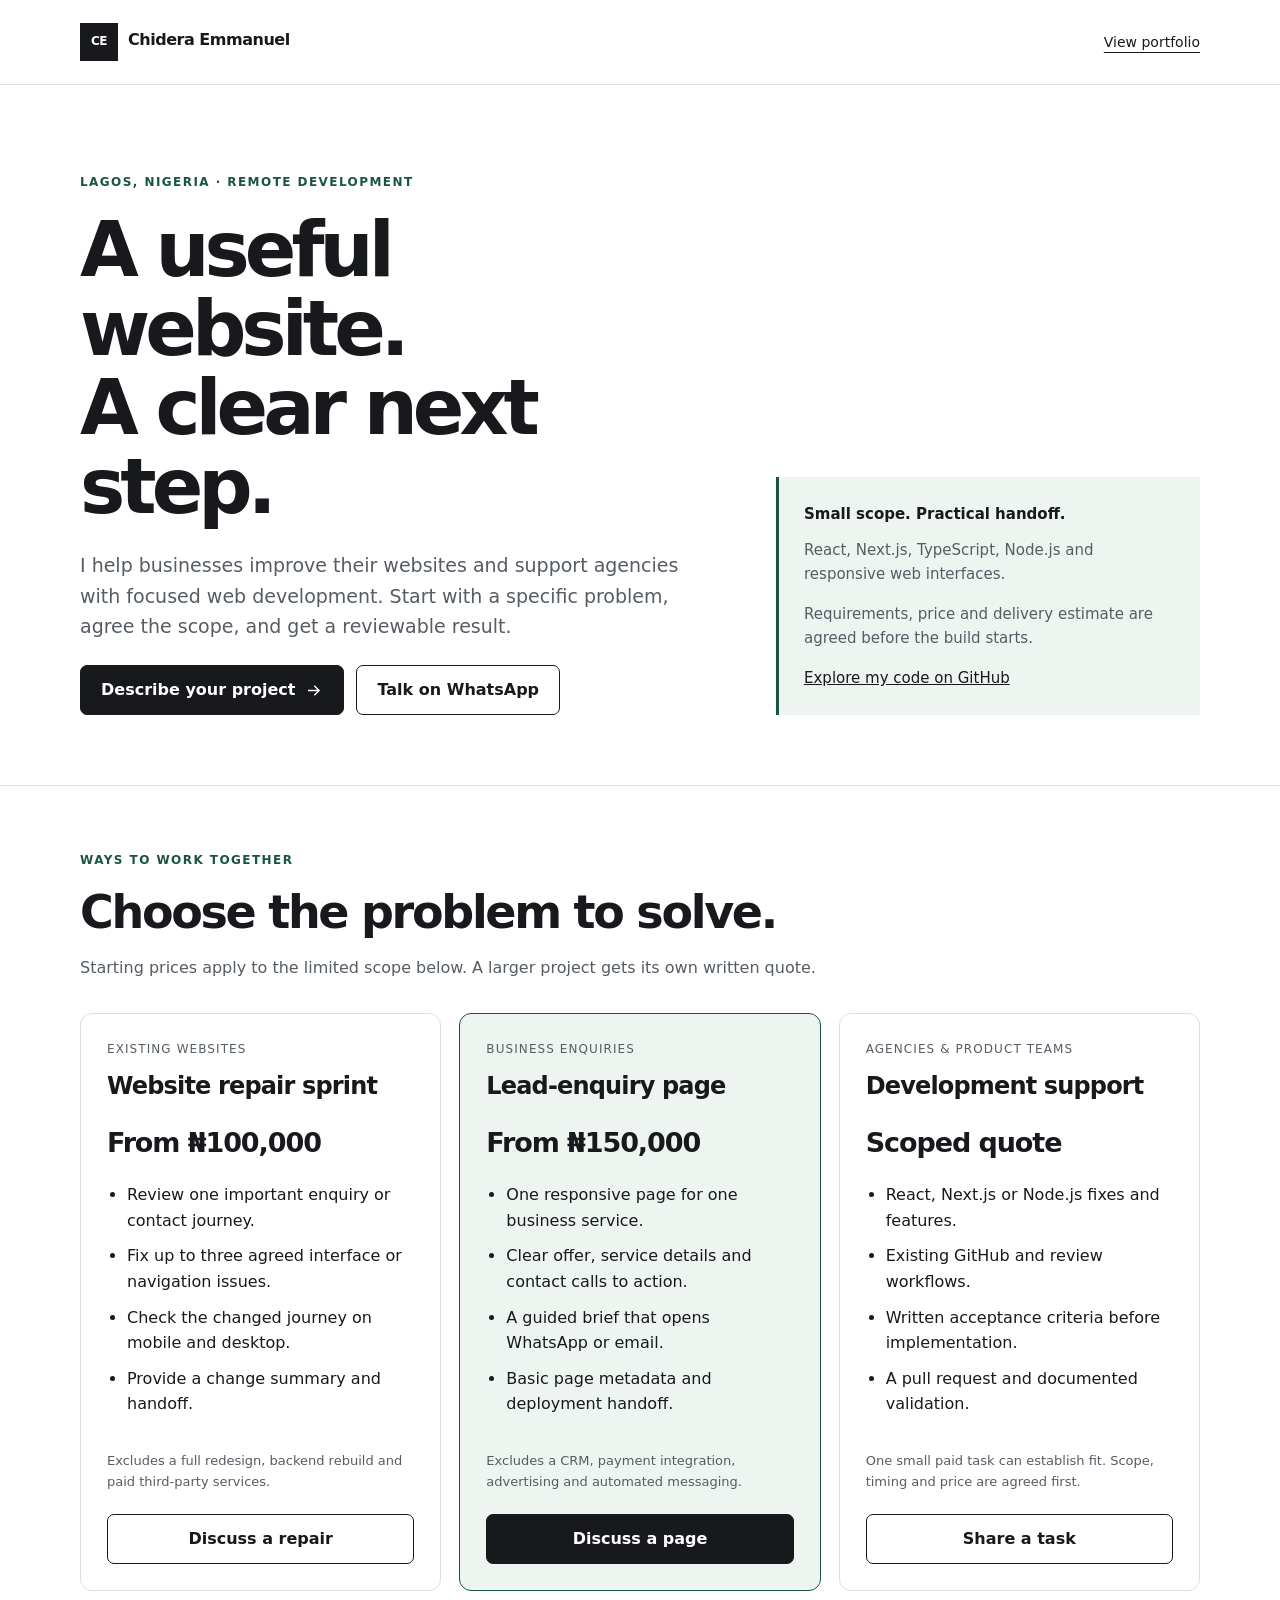
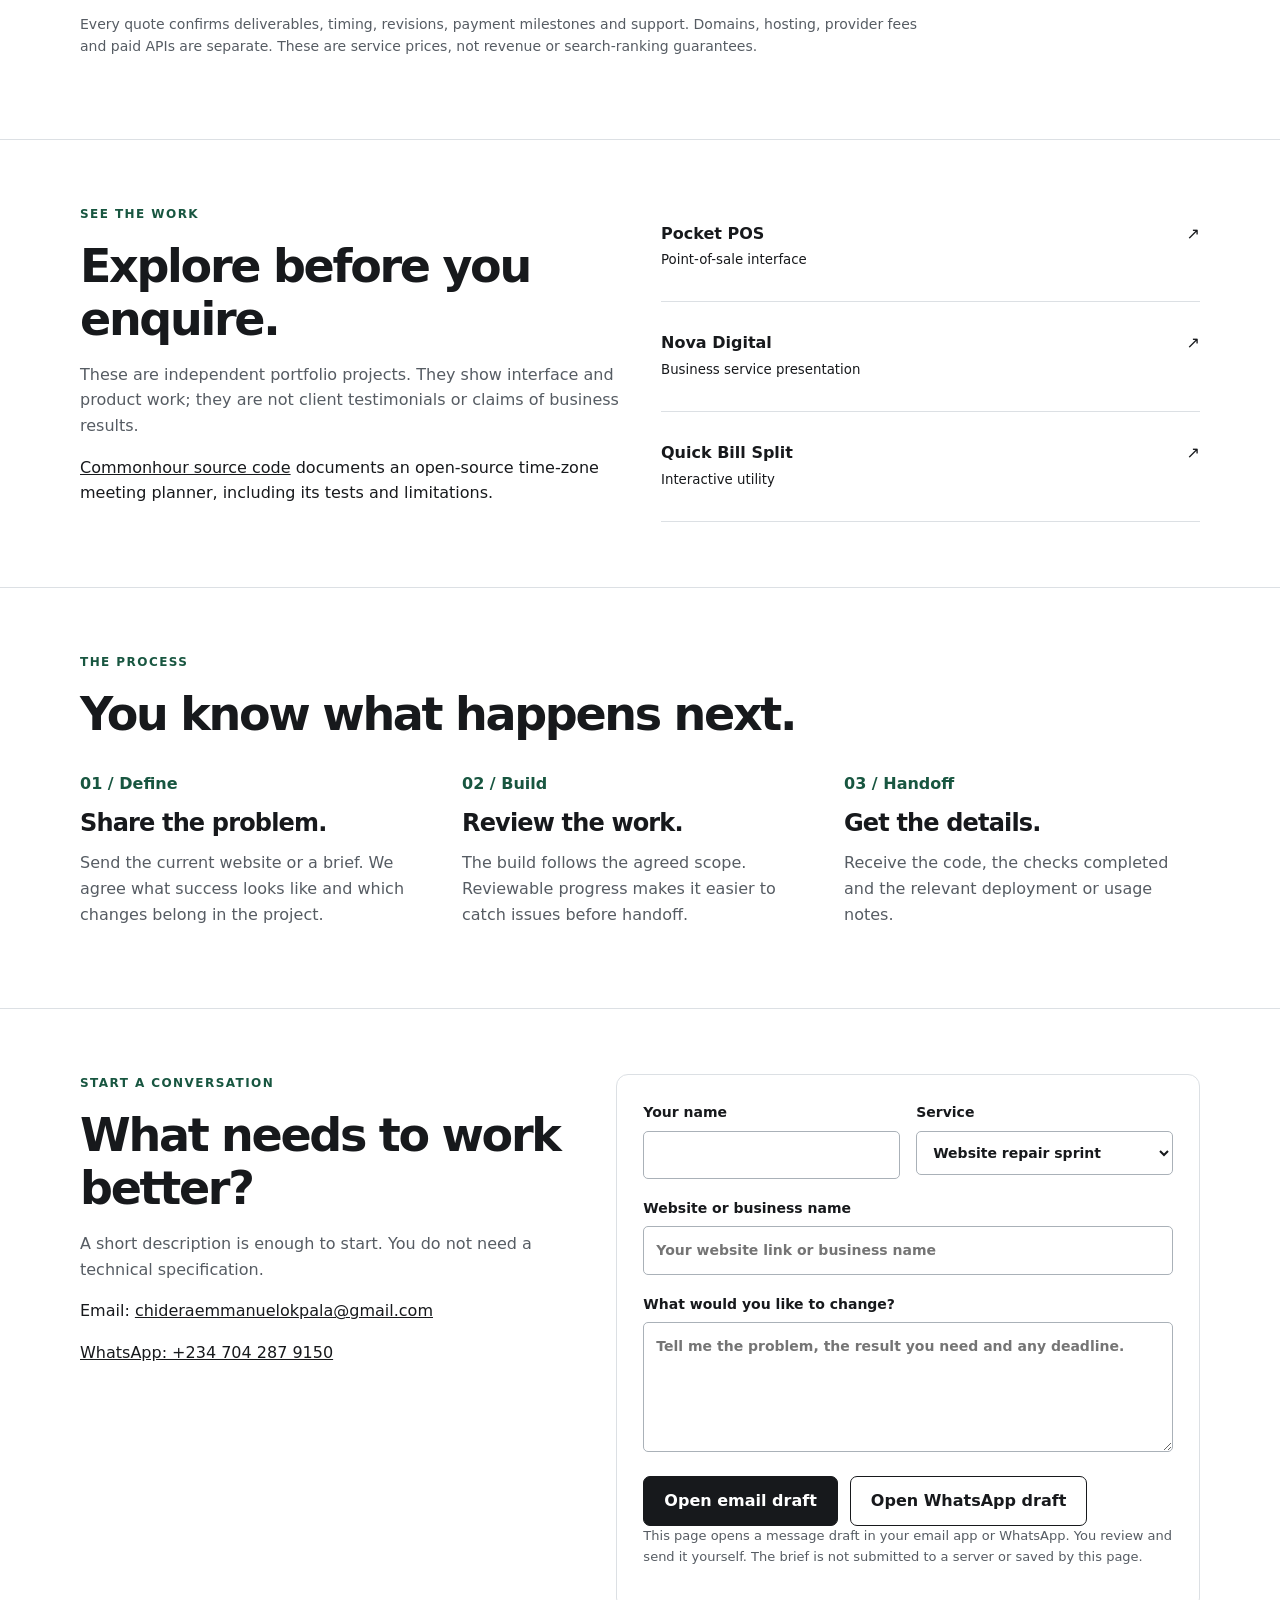
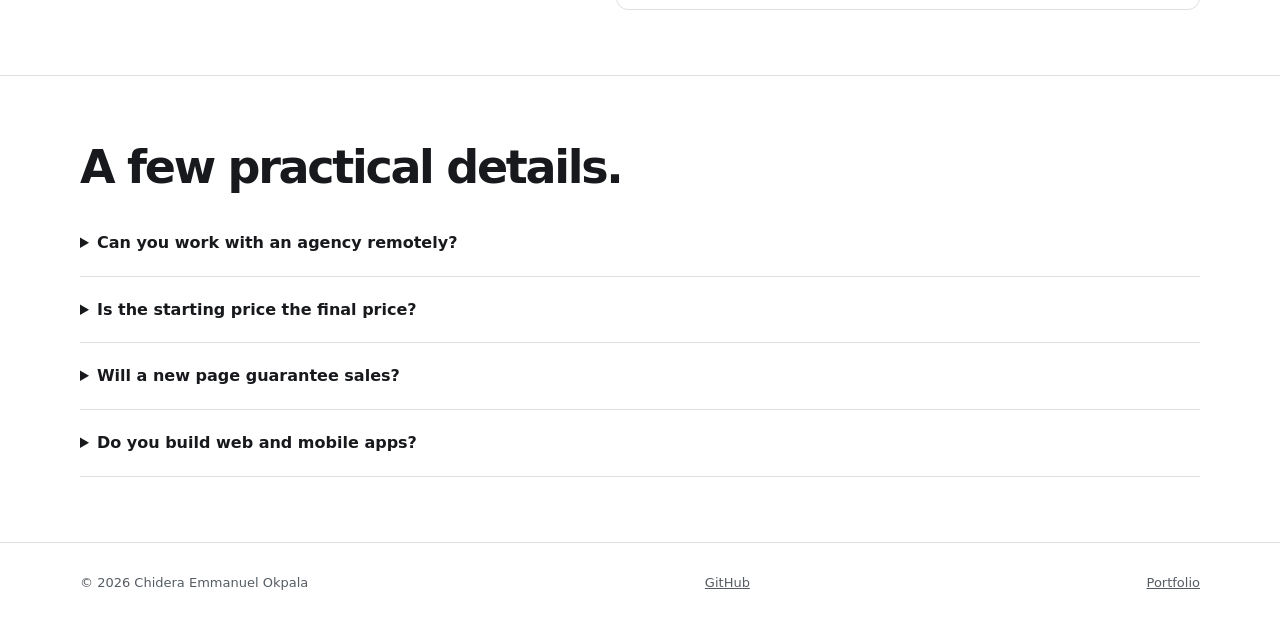
==== services.html @ af104c1a "Add client services, project brief and public discovery metadata" ====
<!doctype html>
<html lang="en"><head><meta charset="utf-8"><meta name="viewport" content="width=device-width,initial-scale=1"><meta name="theme-color" content="#ffffff"><title>Website repairs & development | Chidera Emmanuel Okpala</title><meta name="description" content="Work with Chidera Emmanuel Okpala, a full-stack developer in Lagos, Nigeria. Website repairs, business enquiry pages and React / Next.js agency support."><link rel="canonical" href="https://my-portfolio-ce.netlify.app/services.html"><meta property="og:title" content="Useful websites. Clearly scoped development."><meta property="og:description" content="Website repairs, business enquiry pages and development support by Chidera Emmanuel Okpala."><meta property="og:type" content="website"><meta property="og:url" content="https://my-portfolio-ce.netlify.app/services.html"><style>
:root{--ink:#17191c;--muted:#565c63;--line:#dce0e4;--accent:#185640;--pale:#eef5f1}*{box-sizing:border-box}html{scroll-behavior:smooth}body{margin:0;color:var(--ink);background:white;font:16px/1.6 system-ui,-apple-system,BlinkMacSystemFont,'Segoe UI',sans-serif}a{color:inherit}a:focus-visible,button:focus-visible,input:focus-visible,select:focus-visible,textarea:focus-visible{outline:3px solid #e29727;outline-offset:4px}.wrap{width:min(1120px,calc(100% - 40px));margin:auto}.skip{position:absolute;left:12px;top:-80px;background:white;padding:12px;z-index:4}.skip:focus{top:8px}header{border-bottom:1px solid var(--line)}nav{display:flex;align-items:center;justify-content:space-between;gap:16px;min-height:84px;flex-wrap:wrap;padding:16px 0}.brand{font-weight:800;letter-spacing:-.03em;text-decoration:none}.brand span{display:inline-grid;place-items:center;width:38px;height:38px;background:var(--ink);color:white;margin-right:10px;font-size:12px}nav .back{font-size:14px;text-underline-offset:5px}.hero{padding:88px 0 70px;display:grid;grid-template-columns:1.5fr 1fr;gap:60px;align-items:end}.eyebrow{font-size:12px;text-transform:uppercase;letter-spacing:.12em;font-weight:750;color:var(--accent)}h1{font-size:clamp(40px,6vw,76px);line-height:1.04;letter-spacing:-.065em;margin:18px 0 24px}h2{font-size:clamp(30px,4vw,46px);line-height:1.15;letter-spacing:-.05em;margin:0 0 16px}h3{font-size:24px;line-height:1.25;letter-spacing:-.035em;margin:12px 0}p{margin:0 0 16px}.lead{font-size:19px;max-width:630px;color:var(--muted)}.actions{display:flex;gap:12px;flex-wrap:wrap;margin-top:24px}.button{display:inline-flex;align-items:center;justify-content:center;gap:9px;min-height:48px;padding:11px 20px;border:1px solid var(--ink);border-radius:7px;background:var(--ink);color:white;text-decoration:none;font:inherit;font-weight:650;cursor:pointer}.button.secondary{background:white;color:var(--ink)}svg{width:19px;height:19px;flex-shrink:0}.aside{padding:25px;border-left:3px solid var(--accent);background:var(--pale);font-size:15px}.aside strong{display:block;margin-bottom:12px}.aside p{color:var(--muted)}section.block{padding:65px 0;border-top:1px solid var(--line)}.muted{color:var(--muted)}.cards{display:grid;grid-template-columns:repeat(3,minmax(0,1fr));gap:18px;margin-top:32px}.card{border:1px solid var(--line);border-radius:12px;padding:26px;display:flex;flex-direction:column}.card:nth-child(2){border-color:var(--accent);background:var(--pale)}.tag{font-size:12px;text-transform:uppercase;letter-spacing:.09em;color:var(--muted)}.price{font-size:27px;letter-spacing:-.04em;font-weight:750;margin:8px 0 18px}.card ul{padding-left:20px;margin:0 0 24px}.card li{margin-bottom:10px}.card .button{margin-top:auto}.scope{font-size:13px;color:var(--muted);margin-bottom:22px}.note{font-size:14px;color:var(--muted);max-width:850px;margin-top:22px}.proof{display:grid;grid-template-columns:1fr 1fr;gap:42px}.proof-links{display:grid;gap:12px}.proof-links a{display:flex;justify-content:space-between;gap:14px;text-decoration:none;border-bottom:1px solid var(--line);padding:16px 0}.proof-links a:hover{text-decoration:underline}.steps{display:grid;grid-template-columns:repeat(3,1fr);gap:26px;margin-top:30px}.steps span{display:block;color:var(--accent);font-weight:800;margin-bottom:12px}.brief{display:grid;grid-template-columns:1fr 1.2fr;gap:50px}form{padding:26px;border:1px solid var(--line);border-radius:12px}label{display:block;font-size:14px;font-weight:650;margin-bottom:18px}input,select,textarea{display:block;width:100%;margin-top:7px;padding:12px;background:white;border:1px solid #aab1b8;border-radius:5px;font:inherit;color:var(--ink)}textarea{resize:vertical;min-height:130px}.row{display:grid;grid-template-columns:1fr 1fr;gap:16px}.form-note{font-size:13px;color:var(--muted)}#status{font-size:14px;margin:15px 0 0}details{padding:20px 0;border-bottom:1px solid var(--line)}summary{cursor:pointer;font-weight:650}details p{margin:15px 0 0;color:var(--muted);max-width:800px}footer{border-top:1px solid var(--line);padding:30px 0;color:var(--muted);font-size:13px}footer .wrap{display:flex;justify-content:space-between;gap:20px;flex-wrap:wrap}.email{overflow-wrap:anywhere}@media(max-width:800px){.hero,.proof,.brief{grid-template-columns:1fr;gap:30px}.cards,.steps{grid-template-columns:1fr}.hero{padding:55px 0}.card{padding:24px}.steps{gap:18px}}@media(max-width:400px){.wrap{width:calc(100% - 28px)}.brand{font-size:14px}.brand span{margin-right:6px}.row{grid-template-columns:1fr;gap:0}form{padding:18px}h1{font-size:39px}.actions .button{width:100%}}@media(prefers-reduced-motion:reduce){html{scroll-behavior:auto}}
</style><script type="application/ld+json">{"@context":"https://schema.org","@type":"Person","name":"Chidera Emmanuel Okpala","jobTitle":"Full-stack Web and Mobile Developer","url":"https://my-portfolio-ce.netlify.app","sameAs":["https://github.com/ChideraEmmanuelCE"],"knowsAbout":["React","Next.js","TypeScript","Node.js","Web development","React Native"]}</script></head><body><a class="skip" href="#main">Skip to content</a><header><nav class="wrap" aria-label="Main"><a class="brand" href="/"><span>CE</span>Chidera Emmanuel</a><a class="back" href="/">View portfolio</a></nav></header><main id="main"><div class="wrap hero"><div><p class="eyebrow">Lagos, Nigeria · Remote development</p><h1>A useful website.<br>A clear next step.</h1><p class="lead">I help businesses improve their websites and support agencies with focused web development. Start with a specific problem, agree the scope, and get a reviewable result.</p><div class="actions"><a class="button" href="#brief">Describe your project <svg viewBox="0 0 24 24" fill="none" stroke="currentColor" stroke-width="1.8" aria-hidden="true"><path d="M5 12h14m-6-6 6 6-6 6"/></svg></a><a class="button secondary" href="https://wa.me/2347042879150?text=Hi%20Chidera%2C%20I%20would%20like%20to%20discuss%20a%20website%20project.">Talk on WhatsApp</a></div></div><aside class="aside"><strong>Small scope. Practical handoff.</strong><p>React, Next.js, TypeScript, Node.js and responsive web interfaces.</p><p>Requirements, price and delivery estimate are agreed before the build starts.</p><a href="https://github.com/ChideraEmmanuelCE">Explore my code on GitHub</a></aside></div><section class="block" id="services"><div class="wrap"><p class="eyebrow">Ways to work together</p><h2>Choose the problem to solve.</h2><p class="muted">Starting prices apply to the limited scope below. A larger project gets its own written quote.</p><div class="cards"><article class="card"><span class="tag">Existing websites</span><h3>Website repair sprint</h3><p class="price">From ₦100,000</p><ul><li>Review one important enquiry or contact journey.</li><li>Fix up to three agreed interface or navigation issues.</li><li>Check the changed journey on mobile and desktop.</li><li>Provide a change summary and handoff.</li></ul><p class="scope">Excludes a full redesign, backend rebuild and paid third-party services.</p><a class="button secondary" href="#brief" data-service="Website repair sprint">Discuss a repair</a></article><article class="card"><span class="tag">Business enquiries</span><h3>Lead-enquiry page</h3><p class="price">From ₦150,000</p><ul><li>One responsive page for one business service.</li><li>Clear offer, service details and contact calls to action.</li><li>A guided brief that opens WhatsApp or email.</li><li>Basic page metadata and deployment handoff.</li></ul><p class="scope">Excludes a CRM, payment integration, advertising and automated messaging.</p><a class="button" href="#brief" data-service="Lead-enquiry page">Discuss a page</a></article><article class="card"><span class="tag">Agencies & product teams</span><h3>Development support</h3><p class="price">Scoped quote</p><ul><li>React, Next.js or Node.js fixes and features.</li><li>Existing GitHub and review workflows.</li><li>Written acceptance criteria before implementation.</li><li>A pull request and documented validation.</li></ul><p class="scope">One small paid task can establish fit. Scope, timing and price are agreed first.</p><a class="button secondary" href="#brief" data-service="Development support">Share a task</a></article></div><p class="note">Every quote confirms deliverables, timing, revisions, payment milestones and support. Domains, hosting, provider fees and paid APIs are separate. These are service prices, not revenue or search-ranking guarantees.</p></div></section><section class="block"><div class="wrap proof"><div><p class="eyebrow">See the work</p><h2>Explore before you enquire.</h2><p class="muted">These are independent portfolio projects. They show interface and product work; they are not client testimonials or claims of business results.</p><p><a href="https://github.com/ChideraEmmanuelCE/commonhour">Commonhour source code</a> documents an open-source time-zone meeting planner, including its tests and limitations.</p></div><div class="proof-links"><a href="https://pocket-pos.netlify.app" target="_blank" rel="noopener"><span><strong>Pocket POS</strong><br><small>Point-of-sale interface</small></span><span aria-hidden="true">↗</span></a><a href="https://my-nova-digital.netlify.app" target="_blank" rel="noopener"><span><strong>Nova Digital</strong><br><small>Business service presentation</small></span><span aria-hidden="true">↗</span></a><a href="https://quick-bill-split.netlify.app" target="_blank" rel="noopener"><span><strong>Quick Bill Split</strong><br><small>Interactive utility</small></span><span aria-hidden="true">↗</span></a></div></div></section><section class="block"><div class="wrap"><p class="eyebrow">The process</p><h2>You know what happens next.</h2><div class="steps"><article><span>01 / Define</span><h3>Share the problem.</h3><p class="muted">Send the current website or a brief. We agree what success looks like and which changes belong in the project.</p></article><article><span>02 / Build</span><h3>Review the work.</h3><p class="muted">The build follows the agreed scope. Reviewable progress makes it easier to catch issues before handoff.</p></article><article><span>03 / Handoff</span><h3>Get the details.</h3><p class="muted">Receive the code, the checks completed and the relevant deployment or usage notes.</p></article></div></div></section><section class="block" id="brief"><div class="wrap brief"><div><p class="eyebrow">Start a conversation</p><h2>What needs to work better?</h2><p class="muted">A short description is enough to start. You do not need a technical specification.</p><p>Email: <a class="email" href="mailto:chideraemmanuelokpala@gmail.com">chideraemmanuelokpala@gmail.com</a></p><p><a href="https://wa.me/2347042879150">WhatsApp: +234 704 287 9150</a></p></div><form id="project-brief"><div class="row"><label>Your name<input name="name" autocomplete="name" maxlength="100" required></label><label>Service<select name="service"><option>Website repair sprint</option><option>Lead-enquiry page</option><option>Development support</option><option>Other web or mobile project</option></select></label></div><label>Website or business name<input name="business" maxlength="220" placeholder="Your website link or business name"></label><label>What would you like to change?<textarea name="problem" maxlength="2500" required placeholder="Tell me the problem, the result you need and any deadline."></textarea></label><div class="actions"><button class="button" type="submit" value="email">Open email draft</button><button class="button secondary" type="submit" value="whatsapp">Open WhatsApp draft</button></div><p class="form-note">This page opens a message draft in your email app or WhatsApp. You review and send it yourself. The brief is not submitted to a server or saved by this page.</p><p id="status" role="status" aria-live="polite"></p><noscript><p>JavaScript is off. Please use the email or WhatsApp links beside this form.</p></noscript></form></div></section><section class="block"><div class="wrap"><h2>A few practical details.</h2><details><summary>Can you work with an agency remotely?</summary><p>Yes. A defined feature or fix, an existing repository and clear review criteria provide a practical starting point. Availability and deadlines are confirmed for each project.</p></details><details><summary>Is the starting price the final price?</summary><p>The starting price covers the small scope listed above. Before work begins, the written quote confirms the total, included revisions, milestone payments and support. Extra features require a separate agreement.</p></details><details><summary>Will a new page guarantee sales?</summary><p>No. The work improves the agreed website journey. Sales also depend on your offer, traffic, customer demand and follow-up.</p></details><details><summary>Do you build web and mobile apps?</summary><p>Yes. Web or mobile application work is quoted after reviewing requirements, integrations and the delivery scope.</p></details></div></section></main><footer><div class="wrap"><span>© 2026 Chidera Emmanuel Okpala</span><a href="https://github.com/ChideraEmmanuelCE">GitHub</a><a href="/">Portfolio</a></div></footer><script>
const form=document.getElementById('project-brief');document.querySelectorAll('[data-service]').forEach(link=>link.addEventListener('click',()=>{form.elements.service.value=link.dataset.service}));form.addEventListener('submit',event=>{event.preventDefault();if(!form.reportValidity())return;const data=new FormData(form);const text=['Hi Chidera,','',`Name: ${String(data.get('name')).trim()}`,`Service: ${data.get('service')}`,`Website / business: ${String(data.get('business')).trim()||'Not supplied'}`,'',String(data.get('problem')).trim(),'','Please let me know the next step.'].join('\n');const status=document.getElementById('status');if(event.submitter&&event.submitter.value==='whatsapp'){status.textContent='Opening WhatsApp. Review the draft and send it there.';window.location.href='https://wa.me/2347042879150?text='+encodeURIComponent(text);}else{status.textContent='Opening your email app. Review the draft and send it there. If it does not open, use the direct email link.';window.location.href='mailto:chideraemmanuelokpala@gmail.com?subject='+encodeURIComponent('Project enquiry: '+data.get('service'))+'&body='+encodeURIComponent(text);}});
</script></body></html>
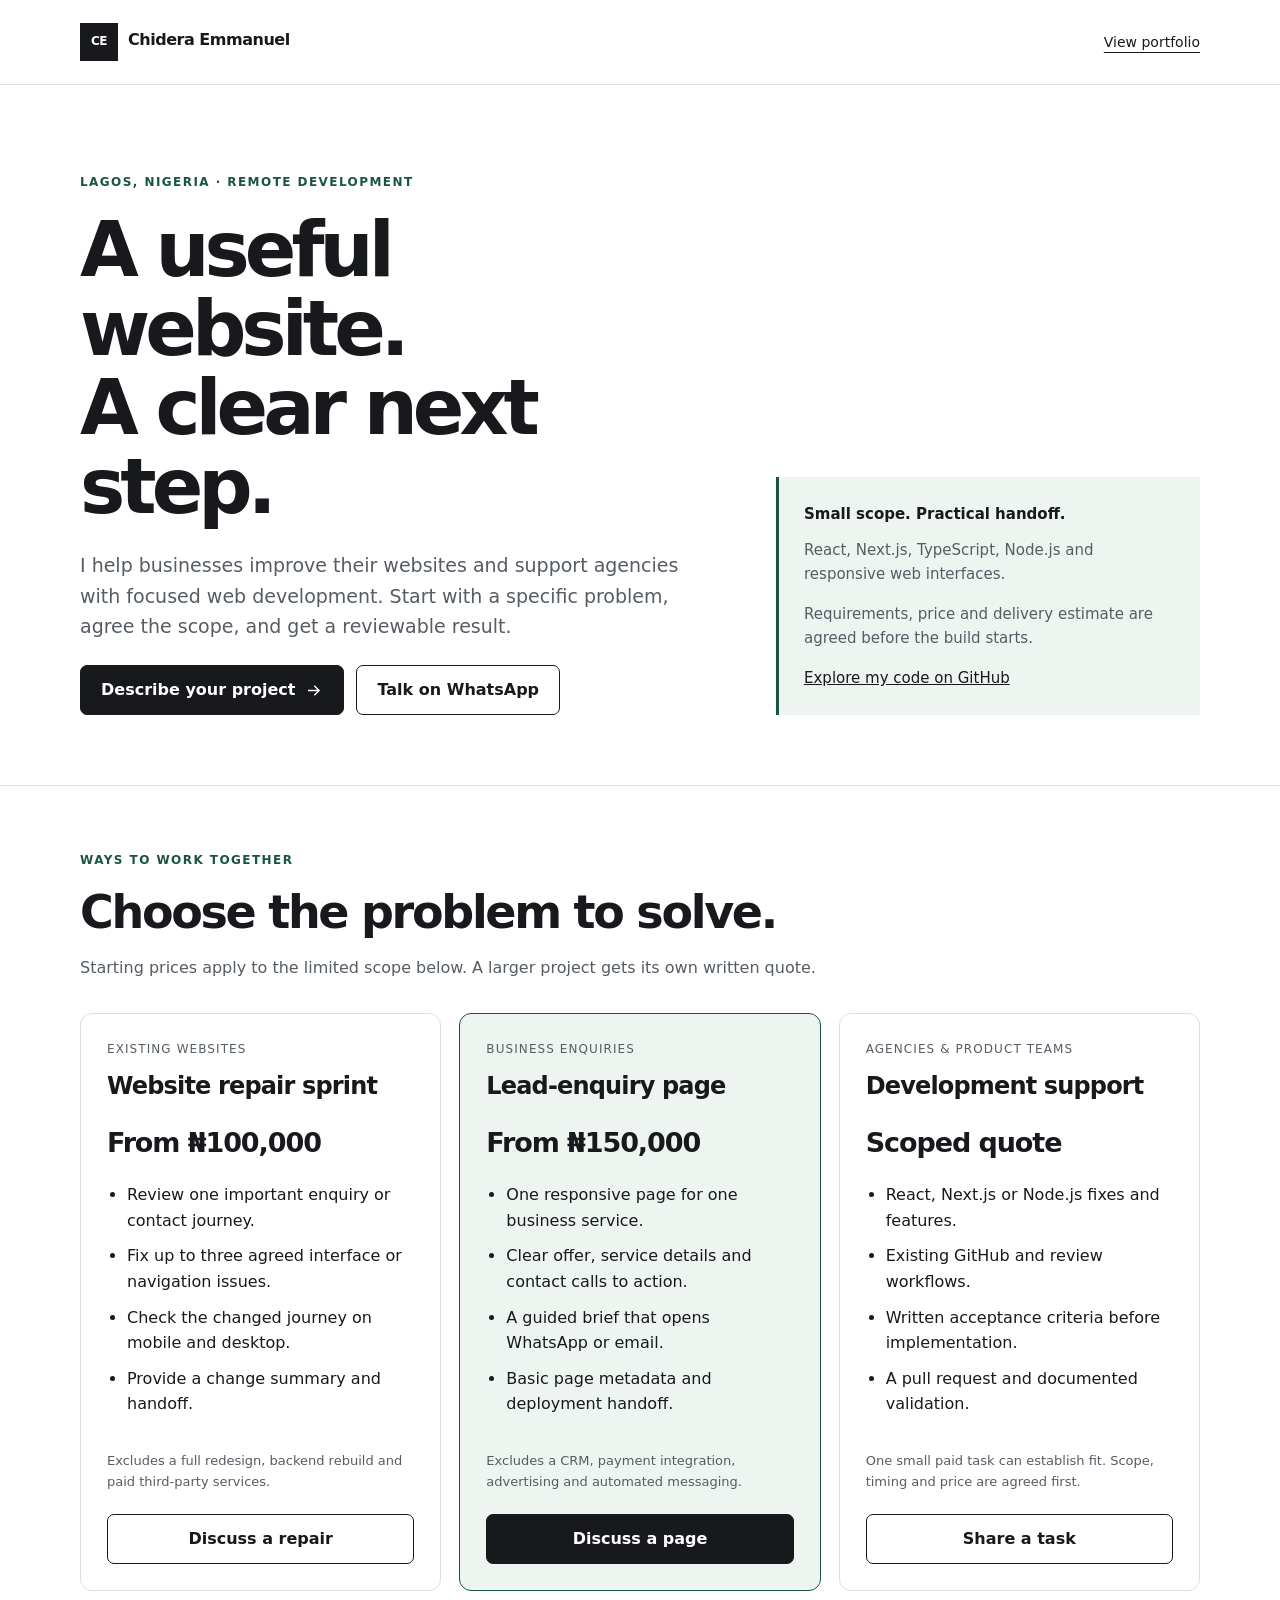
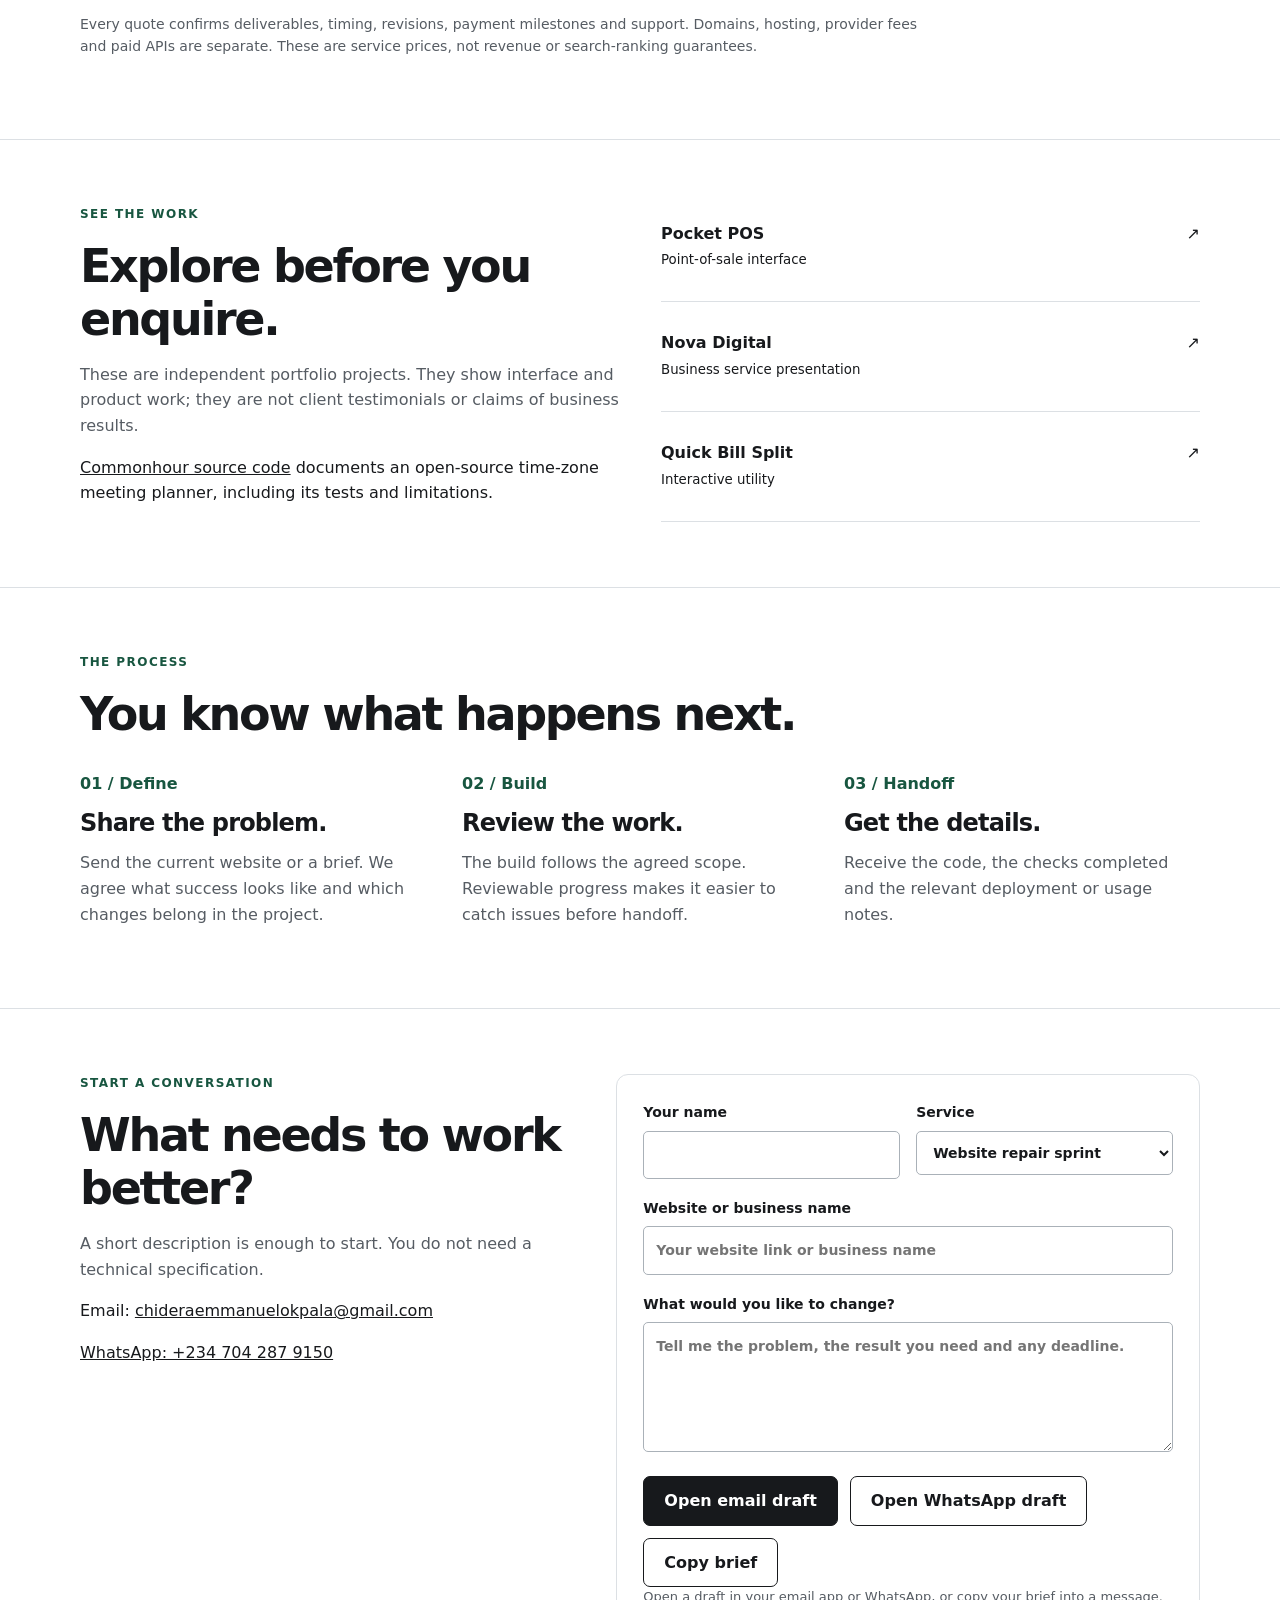
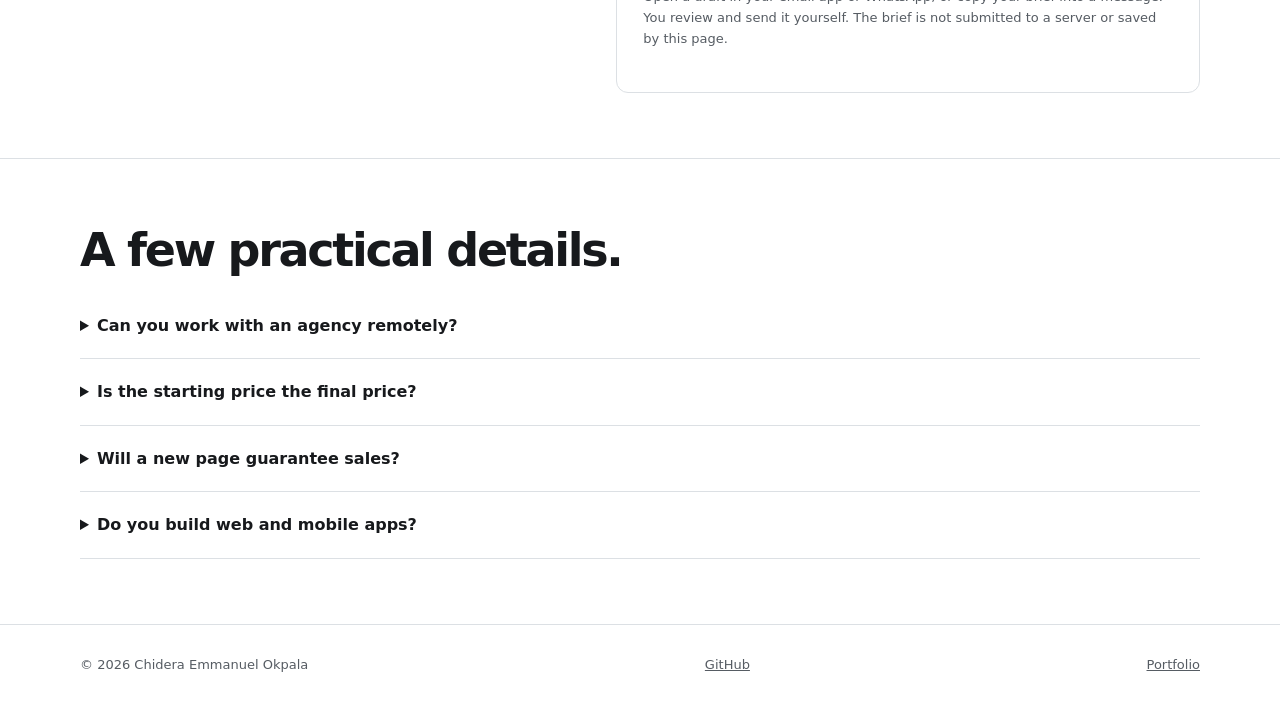
==== commit b4bc3210: "Add copy fallback and reject empty project briefs" ====
--- a/services.html
+++ b/services.html
@@ -1,6 +1,52 @@
 <!doctype html>
 <html lang="en"><head><meta charset="utf-8"><meta name="viewport" content="width=device-width,initial-scale=1"><meta name="theme-color" content="#ffffff"><title>Website repairs & development | Chidera Emmanuel Okpala</title><meta name="description" content="Work with Chidera Emmanuel Okpala, a full-stack developer in Lagos, Nigeria. Website repairs, business enquiry pages and React / Next.js agency support."><link rel="canonical" href="https://my-portfolio-ce.netlify.app/services.html"><meta property="og:title" content="Useful websites. Clearly scoped development."><meta property="og:description" content="Website repairs, business enquiry pages and development support by Chidera Emmanuel Okpala."><meta property="og:type" content="website"><meta property="og:url" content="https://my-portfolio-ce.netlify.app/services.html"><style>
-:root{--ink:#17191c;--muted:#565c63;--line:#dce0e4;--accent:#185640;--pale:#eef5f1}*{box-sizing:border-box}html{scroll-behavior:smooth}body{margin:0;color:var(--ink);background:white;font:16px/1.6 system-ui,-apple-system,BlinkMacSystemFont,'Segoe UI',sans-serif}a{color:inherit}a:focus-visible,button:focus-visible,input:focus-visible,select:focus-visible,textarea:focus-visible{outline:3px solid #e29727;outline-offset:4px}.wrap{width:min(1120px,calc(100% - 40px));margin:auto}.skip{position:absolute;left:12px;top:-80px;background:white;padding:12px;z-index:4}.skip:focus{top:8px}header{border-bottom:1px solid var(--line)}nav{display:flex;align-items:center;justify-content:space-between;gap:16px;min-height:84px;flex-wrap:wrap;padding:16px 0}.brand{font-weight:800;letter-spacing:-.03em;text-decoration:none}.brand span{display:inline-grid;place-items:center;width:38px;height:38px;background:var(--ink);color:white;margin-right:10px;font-size:12px}nav .back{font-size:14px;text-underline-offset:5px}.hero{padding:88px 0 70px;display:grid;grid-template-columns:1.5fr 1fr;gap:60px;align-items:end}.eyebrow{font-size:12px;text-transform:uppercase;letter-spacing:.12em;font-weight:750;color:var(--accent)}h1{font-size:clamp(40px,6vw,76px);line-height:1.04;letter-spacing:-.065em;margin:18px 0 24px}h2{font-size:clamp(30px,4vw,46px);line-height:1.15;letter-spacing:-.05em;margin:0 0 16px}h3{font-size:24px;line-height:1.25;letter-spacing:-.035em;margin:12px 0}p{margin:0 0 16px}.lead{font-size:19px;max-width:630px;color:var(--muted)}.actions{display:flex;gap:12px;flex-wrap:wrap;margin-top:24px}.button{display:inline-flex;align-items:center;justify-content:center;gap:9px;min-height:48px;padding:11px 20px;border:1px solid var(--ink);border-radius:7px;background:var(--ink);color:white;text-decoration:none;font:inherit;font-weight:650;cursor:pointer}.button.secondary{background:white;color:var(--ink)}svg{width:19px;height:19px;flex-shrink:0}.aside{padding:25px;border-left:3px solid var(--accent);background:var(--pale);font-size:15px}.aside strong{display:block;margin-bottom:12px}.aside p{color:var(--muted)}section.block{padding:65px 0;border-top:1px solid var(--line)}.muted{color:var(--muted)}.cards{display:grid;grid-template-columns:repeat(3,minmax(0,1fr));gap:18px;margin-top:32px}.card{border:1px solid var(--line);border-radius:12px;padding:26px;display:flex;flex-direction:column}.card:nth-child(2){border-color:var(--accent);background:var(--pale)}.tag{font-size:12px;text-transform:uppercase;letter-spacing:.09em;color:var(--muted)}.price{font-size:27px;letter-spacing:-.04em;font-weight:750;margin:8px 0 18px}.card ul{padding-left:20px;margin:0 0 24px}.card li{margin-bottom:10px}.card .button{margin-top:auto}.scope{font-size:13px;color:var(--muted);margin-bottom:22px}.note{font-size:14px;color:var(--muted);max-width:850px;margin-top:22px}.proof{display:grid;grid-template-columns:1fr 1fr;gap:42px}.proof-links{display:grid;gap:12px}.proof-links a{display:flex;justify-content:space-between;gap:14px;text-decoration:none;border-bottom:1px solid var(--line);padding:16px 0}.proof-links a:hover{text-decoration:underline}.steps{display:grid;grid-template-columns:repeat(3,1fr);gap:26px;margin-top:30px}.steps span{display:block;color:var(--accent);font-weight:800;margin-bottom:12px}.brief{display:grid;grid-template-columns:1fr 1.2fr;gap:50px}form{padding:26px;border:1px solid var(--line);border-radius:12px}label{display:block;font-size:14px;font-weight:650;margin-bottom:18px}input,select,textarea{display:block;width:100%;margin-top:7px;padding:12px;background:white;border:1px solid #aab1b8;border-radius:5px;font:inherit;color:var(--ink)}textarea{resize:vertical;min-height:130px}.row{display:grid;grid-template-columns:1fr 1fr;gap:16px}.form-note{font-size:13px;color:var(--muted)}#status{font-size:14px;margin:15px 0 0}details{padding:20px 0;border-bottom:1px solid var(--line)}summary{cursor:pointer;font-weight:650}details p{margin:15px 0 0;color:var(--muted);max-width:800px}footer{border-top:1px solid var(--line);padding:30px 0;color:var(--muted);font-size:13px}footer .wrap{display:flex;justify-content:space-between;gap:20px;flex-wrap:wrap}.email{overflow-wrap:anywhere}@media(max-width:800px){.hero,.proof,.brief{grid-template-columns:1fr;gap:30px}.cards,.steps{grid-template-columns:1fr}.hero{padding:55px 0}.card{padding:24px}.steps{gap:18px}}@media(max-width:400px){.wrap{width:calc(100% - 28px)}.brand{font-size:14px}.brand span{margin-right:6px}.row{grid-template-columns:1fr;gap:0}form{padding:18px}h1{font-size:39px}.actions .button{width:100%}}@media(prefers-reduced-motion:reduce){html{scroll-behavior:auto}}
-</style><script type="application/ld+json">{"@context":"https://schema.org","@type":"Person","name":"Chidera Emmanuel Okpala","jobTitle":"Full-stack Web and Mobile Developer","url":"https://my-portfolio-ce.netlify.app","sameAs":["https://github.com/ChideraEmmanuelCE"],"knowsAbout":["React","Next.js","TypeScript","Node.js","Web development","React Native"]}</script></head><body><a class="skip" href="#main">Skip to content</a><header><nav class="wrap" aria-label="Main"><a class="brand" href="/"><span>CE</span>Chidera Emmanuel</a><a class="back" href="/">View portfolio</a></nav></header><main id="main"><div class="wrap hero"><div><p class="eyebrow">Lagos, Nigeria · Remote development</p><h1>A useful website.<br>A clear next step.</h1><p class="lead">I help businesses improve their websites and support agencies with focused web development. Start with a specific problem, agree the scope, and get a reviewable result.</p><div class="actions"><a class="button" href="#brief">Describe your project <svg viewBox="0 0 24 24" fill="none" stroke="currentColor" stroke-width="1.8" aria-hidden="true"><path d="M5 12h14m-6-6 6 6-6 6"/></svg></a><a class="button secondary" href="https://wa.me/2347042879150?text=Hi%20Chidera%2C%20I%20would%20like%20to%20discuss%20a%20website%20project.">Talk on WhatsApp</a></div></div><aside class="aside"><strong>Small scope. Practical handoff.</strong><p>React, Next.js, TypeScript, Node.js and responsive web interfaces.</p><p>Requirements, price and delivery estimate are agreed before the build starts.</p><a href="https://github.com/ChideraEmmanuelCE">Explore my code on GitHub</a></aside></div><section class="block" id="services"><div class="wrap"><p class="eyebrow">Ways to work together</p><h2>Choose the problem to solve.</h2><p class="muted">Starting prices apply to the limited scope below. A larger project gets its own written quote.</p><div class="cards"><article class="card"><span class="tag">Existing websites</span><h3>Website repair sprint</h3><p class="price">From ₦100,000</p><ul><li>Review one important enquiry or contact journey.</li><li>Fix up to three agreed interface or navigation issues.</li><li>Check the changed journey on mobile and desktop.</li><li>Provide a change summary and handoff.</li></ul><p class="scope">Excludes a full redesign, backend rebuild and paid third-party services.</p><a class="button secondary" href="#brief" data-service="Website repair sprint">Discuss a repair</a></article><article class="card"><span class="tag">Business enquiries</span><h3>Lead-enquiry page</h3><p class="price">From ₦150,000</p><ul><li>One responsive page for one business service.</li><li>Clear offer, service details and contact calls to action.</li><li>A guided brief that opens WhatsApp or email.</li><li>Basic page metadata and deployment handoff.</li></ul><p class="scope">Excludes a CRM, payment integration, advertising and automated messaging.</p><a class="button" href="#brief" data-service="Lead-enquiry page">Discuss a page</a></article><article class="card"><span class="tag">Agencies & product teams</span><h3>Development support</h3><p class="price">Scoped quote</p><ul><li>React, Next.js or Node.js fixes and features.</li><li>Existing GitHub and review workflows.</li><li>Written acceptance criteria before implementation.</li><li>A pull request and documented validation.</li></ul><p class="scope">One small paid task can establish fit. Scope, timing and price are agreed first.</p><a class="button secondary" href="#brief" data-service="Development support">Share a task</a></article></div><p class="note">Every quote confirms deliverables, timing, revisions, payment milestones and support. Domains, hosting, provider fees and paid APIs are separate. These are service prices, not revenue or search-ranking guarantees.</p></div></section><section class="block"><div class="wrap proof"><div><p class="eyebrow">See the work</p><h2>Explore before you enquire.</h2><p class="muted">These are independent portfolio projects. They show interface and product work; they are not client testimonials or claims of business results.</p><p><a href="https://github.com/ChideraEmmanuelCE/commonhour">Commonhour source code</a> documents an open-source time-zone meeting planner, including its tests and limitations.</p></div><div class="proof-links"><a href="https://pocket-pos.netlify.app" target="_blank" rel="noopener"><span><strong>Pocket POS</strong><br><small>Point-of-sale interface</small></span><span aria-hidden="true">↗</span></a><a href="https://my-nova-digital.netlify.app" target="_blank" rel="noopener"><span><strong>Nova Digital</strong><br><small>Business service presentation</small></span><span aria-hidden="true">↗</span></a><a href="https://quick-bill-split.netlify.app" target="_blank" rel="noopener"><span><strong>Quick Bill Split</strong><br><small>Interactive utility</small></span><span aria-hidden="true">↗</span></a></div></div></section><section class="block"><div class="wrap"><p class="eyebrow">The process</p><h2>You know what happens next.</h2><div class="steps"><article><span>01 / Define</span><h3>Share the problem.</h3><p class="muted">Send the current website or a brief. We agree what success looks like and which changes belong in the project.</p></article><article><span>02 / Build</span><h3>Review the work.</h3><p class="muted">The build follows the agreed scope. Reviewable progress makes it easier to catch issues before handoff.</p></article><article><span>03 / Handoff</span><h3>Get the details.</h3><p class="muted">Receive the code, the checks completed and the relevant deployment or usage notes.</p></article></div></div></section><section class="block" id="brief"><div class="wrap brief"><div><p class="eyebrow">Start a conversation</p><h2>What needs to work better?</h2><p class="muted">A short description is enough to start. You do not need a technical specification.</p><p>Email: <a class="email" href="mailto:chideraemmanuelokpala@gmail.com">chideraemmanuelokpala@gmail.com</a></p><p><a href="https://wa.me/2347042879150">WhatsApp: +234 704 287 9150</a></p></div><form id="project-brief"><div class="row"><label>Your name<input name="name" autocomplete="name" maxlength="100" required></label><label>Service<select name="service"><option>Website repair sprint</option><option>Lead-enquiry page</option><option>Development support</option><option>Other web or mobile project</option></select></label></div><label>Website or business name<input name="business" maxlength="220" placeholder="Your website link or business name"></label><label>What would you like to change?<textarea name="problem" maxlength="2500" required placeholder="Tell me the problem, the result you need and any deadline."></textarea></label><div class="actions"><button class="button" type="submit" value="email">Open email draft</button><button class="button secondary" type="submit" value="whatsapp">Open WhatsApp draft</button></div><p class="form-note">This page opens a message draft in your email app or WhatsApp. You review and send it yourself. The brief is not submitted to a server or saved by this page.</p><p id="status" role="status" aria-live="polite"></p><noscript><p>JavaScript is off. Please use the email or WhatsApp links beside this form.</p></noscript></form></div></section><section class="block"><div class="wrap"><h2>A few practical details.</h2><details><summary>Can you work with an agency remotely?</summary><p>Yes. A defined feature or fix, an existing repository and clear review criteria provide a practical starting point. Availability and deadlines are confirmed for each project.</p></details><details><summary>Is the starting price the final price?</summary><p>The starting price covers the small scope listed above. Before work begins, the written quote confirms the total, included revisions, milestone payments and support. Extra features require a separate agreement.</p></details><details><summary>Will a new page guarantee sales?</summary><p>No. The work improves the agreed website journey. Sales also depend on your offer, traffic, customer demand and follow-up.</p></details><details><summary>Do you build web and mobile apps?</summary><p>Yes. Web or mobile application work is quoted after reviewing requirements, integrations and the delivery scope.</p></details></div></section></main><footer><div class="wrap"><span>© 2026 Chidera Emmanuel Okpala</span><a href="https://github.com/ChideraEmmanuelCE">GitHub</a><a href="/">Portfolio</a></div></footer><script>
-const form=document.getElementById('project-brief');document.querySelectorAll('[data-service]').forEach(link=>link.addEventListener('click',()=>{form.elements.service.value=link.dataset.service}));form.addEventListener('submit',event=>{event.preventDefault();if(!form.reportValidity())return;const data=new FormData(form);const text=['Hi Chidera,','',`Name: ${String(data.get('name')).trim()}`,`Service: ${data.get('service')}`,`Website / business: ${String(data.get('business')).trim()||'Not supplied'}`,'',String(data.get('problem')).trim(),'','Please let me know the next step.'].join('\n');const status=document.getElementById('status');if(event.submitter&&event.submitter.value==='whatsapp'){status.textContent='Opening WhatsApp. Review the draft and send it there.';window.location.href='https://wa.me/2347042879150?text='+encodeURIComponent(text);}else{status.textContent='Opening your email app. Review the draft and send it there. If it does not open, use the direct email link.';window.location.href='mailto:chideraemmanuelokpala@gmail.com?subject='+encodeURIComponent('Project enquiry: '+data.get('service'))+'&body='+encodeURIComponent(text);}});
+:root{--ink:#17191c;--muted:#565c63;--line:#dce0e4;--accent:#185640;--pale:#eef5f1}*{box-sizing:border-box}html{scroll-behavior:smooth}body{margin:0;color:var(--ink);background:white;font:16px/1.6 system-ui,-apple-system,BlinkMacSystemFont,'Segoe UI',sans-serif}a{color:inherit}a:focus-visible,button:focus-visible,input:focus-visible,select:focus-visible,textarea:focus-visible{outline:3px solid #e29727;outline-offset:4px}.wrap{width:min(1120px,calc(100% - 40px));margin:auto}.skip{position:absolute;left:12px;top:-80px;background:white;padding:12px;z-index:4}.skip:focus{top:8px}header{border-bottom:1px solid var(--line)}nav{display:flex;align-items:center;justify-content:space-between;gap:16px;min-height:84px;flex-wrap:wrap;padding:16px 0}.brand{font-weight:800;letter-spacing:-.03em;text-decoration:none}.brand span{display:inline-grid;place-items:center;width:38px;height:38px;background:var(--ink);color:white;margin-right:10px;font-size:12px}nav .back{font-size:14px;text-underline-offset:5px}.hero{padding:88px 0 70px;display:grid;grid-template-columns:1.5fr 1fr;gap:60px;align-items:end}.eyebrow{font-size:12px;text-transform:uppercase;letter-spacing:.12em;font-weight:750;color:var(--accent)}h1{font-size:clamp(40px,6vw,76px);line-height:1.04;letter-spacing:-.065em;margin:18px 0 24px}h2{font-size:clamp(30px,4vw,46px);line-height:1.15;letter-spacing:-.05em;margin:0 0 16px}h3{font-size:24px;line-height:1.25;letter-spacing:-.035em;margin:12px 0}p{margin:0 0 16px}.lead{font-size:19px;max-width:630px;color:var(--muted)}.actions{display:flex;gap:12px;flex-wrap:wrap;margin-top:24px}.button{display:inline-flex;align-items:center;justify-content:center;gap:9px;min-height:48px;padding:11px 20px;border:1px solid var(--ink);border-radius:7px;background:var(--ink);color:white;text-decoration:none;font:inherit;font-weight:650;cursor:pointer}.button.secondary{background:white;color:var(--ink)}svg{width:19px;height:19px;flex-shrink:0}.aside{padding:25px;border-left:3px solid var(--accent);background:var(--pale);font-size:15px}.aside strong{display:block;margin-bottom:12px}.aside p{color:var(--muted)}section.block{padding:65px 0;border-top:1px solid var(--line)}.muted{color:var(--muted)}.cards{display:grid;grid-template-columns:repeat(3,minmax(0,1fr));gap:18px;margin-top:32px}.card{border:1px solid var(--line);border-radius:12px;padding:26px;display:flex;flex-direction:column}.card:nth-child(2){border-color:var(--accent);background:var(--pale)}.tag{font-size:12px;text-transform:uppercase;letter-spacing:.09em;color:var(--muted)}.price{font-size:27px;letter-spacing:-.04em;font-weight:750;margin:8px 0 18px}.card ul{padding-left:20px;margin:0 0 24px}.card li{margin-bottom:10px}.card .button{margin-top:auto}.scope{font-size:13px;color:var(--muted);margin-bottom:22px}.note{font-size:14px;color:var(--muted);max-width:850px;margin-top:22px}.proof{display:grid;grid-template-columns:1fr 1fr;gap:42px}.proof-links{display:grid;gap:12px}.proof-links a{display:flex;justify-content:space-between;gap:14px;text-decoration:none;border-bottom:1px solid var(--line);padding:16px 0}.proof-links a:hover{text-decoration:underline}.steps{display:grid;grid-template-columns:repeat(3,1fr);gap:26px;margin-top:30px}.steps span{display:block;color:var(--accent);font-weight:800;margin-bottom:12px}.brief{display:grid;grid-template-columns:1fr 1.2fr;gap:50px}form{padding:26px;border:1px solid var(--line);border-radius:12px}label{display:block;font-size:14px;font-weight:650;margin-bottom:18px}input,select,textarea{display:block;width:100%;margin-top:7px;padding:12px;background:white;border:1px solid #aab1b8;border-radius:5px;font:inherit;color:var(--ink)}textarea{resize:vertical;min-height:130px}.row{display:grid;grid-template-columns:1fr 1fr;gap:16px}.form-note{font-size:13px;color:var(--muted)}#status{font-size:14px;margin:15px 0 0}#brief-preview{margin-top:20px}#prepared-brief{min-height:240px}details{padding:20px 0;border-bottom:1px solid var(--line)}summary{cursor:pointer;font-weight:650}details p{margin:15px 0 0;color:var(--muted);max-width:800px}footer{border-top:1px solid var(--line);padding:30px 0;color:var(--muted);font-size:13px}footer .wrap{display:flex;justify-content:space-between;gap:20px;flex-wrap:wrap}.email{overflow-wrap:anywhere}@media(max-width:800px){.hero,.proof,.brief{grid-template-columns:1fr;gap:30px}.cards,.steps{grid-template-columns:1fr}.hero{padding:55px 0}.card{padding:24px}.steps{gap:18px}}@media(max-width:400px){.wrap{width:calc(100% - 28px)}.brand{font-size:14px}.brand span{margin-right:6px}.row{grid-template-columns:1fr;gap:0}form{padding:18px}h1{font-size:39px}.actions .button{width:100%}}@media(prefers-reduced-motion:reduce){html{scroll-behavior:auto}}
+</style><script type="application/ld+json">{"@context":"https://schema.org","@type":"Person","name":"Chidera Emmanuel Okpala","jobTitle":"Full-stack Web and Mobile Developer","url":"https://my-portfolio-ce.netlify.app","sameAs":["https://github.com/ChideraEmmanuelCE"],"knowsAbout":["React","Next.js","TypeScript","Node.js","Web development","React Native"]}</script></head><body><a class="skip" href="#main">Skip to content</a><header><nav class="wrap" aria-label="Main"><a class="brand" href="/"><span>CE</span>Chidera Emmanuel</a><a class="back" href="/">View portfolio</a></nav></header><main id="main"><div class="wrap hero"><div><p class="eyebrow">Lagos, Nigeria · Remote development</p><h1>A useful website.<br>A clear next step.</h1><p class="lead">I help businesses improve their websites and support agencies with focused web development. Start with a specific problem, agree the scope, and get a reviewable result.</p><div class="actions"><a class="button" href="#brief">Describe your project <svg viewBox="0 0 24 24" fill="none" stroke="currentColor" stroke-width="1.8" aria-hidden="true"><path d="M5 12h14m-6-6 6 6-6 6"/></svg></a><a class="button secondary" href="https://wa.me/2347042879150?text=Hi%20Chidera%2C%20I%20would%20like%20to%20discuss%20a%20website%20project.">Talk on WhatsApp</a></div></div><aside class="aside"><strong>Small scope. Practical handoff.</strong><p>React, Next.js, TypeScript, Node.js and responsive web interfaces.</p><p>Requirements, price and delivery estimate are agreed before the build starts.</p><a href="https://github.com/ChideraEmmanuelCE">Explore my code on GitHub</a></aside></div><section class="block" id="services"><div class="wrap"><p class="eyebrow">Ways to work together</p><h2>Choose the problem to solve.</h2><p class="muted">Starting prices apply to the limited scope below. A larger project gets its own written quote.</p><div class="cards"><article class="card"><span class="tag">Existing websites</span><h3>Website repair sprint</h3><p class="price">From ₦100,000</p><ul><li>Review one important enquiry or contact journey.</li><li>Fix up to three agreed interface or navigation issues.</li><li>Check the changed journey on mobile and desktop.</li><li>Provide a change summary and handoff.</li></ul><p class="scope">Excludes a full redesign, backend rebuild and paid third-party services.</p><a class="button secondary" href="#brief" data-service="Website repair sprint">Discuss a repair</a></article><article class="card"><span class="tag">Business enquiries</span><h3>Lead-enquiry page</h3><p class="price">From ₦150,000</p><ul><li>One responsive page for one business service.</li><li>Clear offer, service details and contact calls to action.</li><li>A guided brief that opens WhatsApp or email.</li><li>Basic page metadata and deployment handoff.</li></ul><p class="scope">Excludes a CRM, payment integration, advertising and automated messaging.</p><a class="button" href="#brief" data-service="Lead-enquiry page">Discuss a page</a></article><article class="card"><span class="tag">Agencies & product teams</span><h3>Development support</h3><p class="price">Scoped quote</p><ul><li>React, Next.js or Node.js fixes and features.</li><li>Existing GitHub and review workflows.</li><li>Written acceptance criteria before implementation.</li><li>A pull request and documented validation.</li></ul><p class="scope">One small paid task can establish fit. Scope, timing and price are agreed first.</p><a class="button secondary" href="#brief" data-service="Development support">Share a task</a></article></div><p class="note">Every quote confirms deliverables, timing, revisions, payment milestones and support. Domains, hosting, provider fees and paid APIs are separate. These are service prices, not revenue or search-ranking guarantees.</p></div></section><section class="block"><div class="wrap proof"><div><p class="eyebrow">See the work</p><h2>Explore before you enquire.</h2><p class="muted">These are independent portfolio projects. They show interface and product work; they are not client testimonials or claims of business results.</p><p><a href="https://github.com/ChideraEmmanuelCE/commonhour">Commonhour source code</a> documents an open-source time-zone meeting planner, including its tests and limitations.</p></div><div class="proof-links"><a href="https://pocket-pos.netlify.app" target="_blank" rel="noopener"><span><strong>Pocket POS</strong><br><small>Point-of-sale interface</small></span><span aria-hidden="true">↗</span></a><a href="https://my-nova-digital.netlify.app" target="_blank" rel="noopener"><span><strong>Nova Digital</strong><br><small>Business service presentation</small></span><span aria-hidden="true">↗</span></a><a href="https://quick-bill-split.netlify.app" target="_blank" rel="noopener"><span><strong>Quick Bill Split</strong><br><small>Interactive utility</small></span><span aria-hidden="true">↗</span></a></div></div></section><section class="block"><div class="wrap"><p class="eyebrow">The process</p><h2>You know what happens next.</h2><div class="steps"><article><span>01 / Define</span><h3>Share the problem.</h3><p class="muted">Send the current website or a brief. We agree what success looks like and which changes belong in the project.</p></article><article><span>02 / Build</span><h3>Review the work.</h3><p class="muted">The build follows the agreed scope. Reviewable progress makes it easier to catch issues before handoff.</p></article><article><span>03 / Handoff</span><h3>Get the details.</h3><p class="muted">Receive the code, the checks completed and the relevant deployment or usage notes.</p></article></div></div></section><section class="block" id="brief"><div class="wrap brief"><div><p class="eyebrow">Start a conversation</p><h2>What needs to work better?</h2><p class="muted">A short description is enough to start. You do not need a technical specification.</p><p>Email: <a class="email" href="mailto:chideraemmanuelokpala@gmail.com">chideraemmanuelokpala@gmail.com</a></p><p><a href="https://wa.me/2347042879150">WhatsApp: +234 704 287 9150</a></p></div><form id="project-brief"><div class="row"><label>Your name<input name="name" autocomplete="name" maxlength="100" required></label><label>Service<select name="service"><option>Website repair sprint</option><option>Lead-enquiry page</option><option>Development support</option><option>Other web or mobile project</option></select></label></div><label>Website or business name<input name="business" maxlength="220" placeholder="Your website link or business name"></label><label>What would you like to change?<textarea name="problem" maxlength="2500" required placeholder="Tell me the problem, the result you need and any deadline."></textarea></label><div class="actions"><button class="button" type="submit" value="email">Open email draft</button><button class="button secondary" type="submit" value="whatsapp">Open WhatsApp draft</button><button class="button secondary" type="submit" value="copy">Copy brief</button></div><p class="form-note">Open a draft in your email app or WhatsApp, or copy your brief into a message. You review and send it yourself. The brief is not submitted to a server or saved by this page.</p><p id="status" role="status" aria-live="polite"></p><div id="brief-preview" hidden><label>Your prepared brief<textarea id="prepared-brief" readonly aria-describedby="copy-help"></textarea></label><p id="copy-help" class="form-note">If copying or opening an app fails, select this text and copy it into your own message.</p></div><noscript><p>JavaScript is off. Please use the email or WhatsApp links beside this form.</p></noscript></form></div></section><section class="block"><div class="wrap"><h2>A few practical details.</h2><details><summary>Can you work with an agency remotely?</summary><p>Yes. A defined feature or fix, an existing repository and clear review criteria provide a practical starting point. Availability and deadlines are confirmed for each project.</p></details><details><summary>Is the starting price the final price?</summary><p>The starting price covers the small scope listed above. Before work begins, the written quote confirms the total, included revisions, milestone payments and support. Extra features require a separate agreement.</p></details><details><summary>Will a new page guarantee sales?</summary><p>No. The work improves the agreed website journey. Sales also depend on your offer, traffic, customer demand and follow-up.</p></details><details><summary>Do you build web and mobile apps?</summary><p>Yes. Web or mobile application work is quoted after reviewing requirements, integrations and the delivery scope.</p></details></div></section></main><footer><div class="wrap"><span>© 2026 Chidera Emmanuel Okpala</span><a href="https://github.com/ChideraEmmanuelCE">GitHub</a><a href="/">Portfolio</a></div></footer><script>
+const form = document.getElementById('project-brief');
+const status = document.getElementById('status');
+const preview = document.getElementById('brief-preview');
+const prepared = document.getElementById('prepared-brief');
+const requiredFields = [form.elements.name, form.elements.problem];
+
+requiredFields.forEach(field => field.addEventListener('input', () => field.setCustomValidity('')));
+document.querySelectorAll('[data-service]').forEach(link => link.addEventListener('click', () => {
+  form.elements.service.value = link.dataset.service;
+}));
+
+form.addEventListener('submit', async event => {
+  event.preventDefault();
+  requiredFields.forEach(field => field.setCustomValidity(field.value.trim() ? '' : 'Please enter more than spaces.'));
+  if (!form.reportValidity()) return;
+
+  const data = new FormData(form);
+  const text = [
+    'Hi Chidera,', '',
+    `Name: ${String(data.get('name')).trim()}`,
+    `Service: ${data.get('service')}`,
+    `Website / business: ${String(data.get('business')).trim() || 'Not supplied'}`,
+    '', String(data.get('problem')).trim(), '',
+    'Please let me know the next step.'
+  ].join('\n');
+  prepared.value = text;
+  preview.hidden = false;
+
+  const action = event.submitter ? event.submitter.value : 'email';
+  if (action === 'copy') {
+    try {
+      if (!navigator.clipboard || !navigator.clipboard.writeText) throw new Error('Clipboard unavailable');
+      await navigator.clipboard.writeText(text);
+      status.textContent = 'Brief copied. Paste it into your message, review it and send it yourself.';
+    } catch {
+      prepared.focus();
+      prepared.select();
+      status.textContent = 'Automatic copying is unavailable. Your brief is selected below; use your device’s copy option.';
+    }
+  } else if (action === 'whatsapp') {
+    status.textContent = 'Opening WhatsApp. Review and send the draft there. If it does not open, copy your prepared brief below.';
+    window.location.href = 'https://wa.me/2347042879150?text=' + encodeURIComponent(text);
+  } else {
+    status.textContent = 'Opening your email app. Review and send the draft there. If it does not open, copy your prepared brief below.';
+    window.location.href = 'mailto:chideraemmanuelokpala@gmail.com?subject=' + encodeURIComponent('Project enquiry: ' + data.get('service')) + '&body=' + encodeURIComponent(text);
+  }
+});
 </script></body></html>
